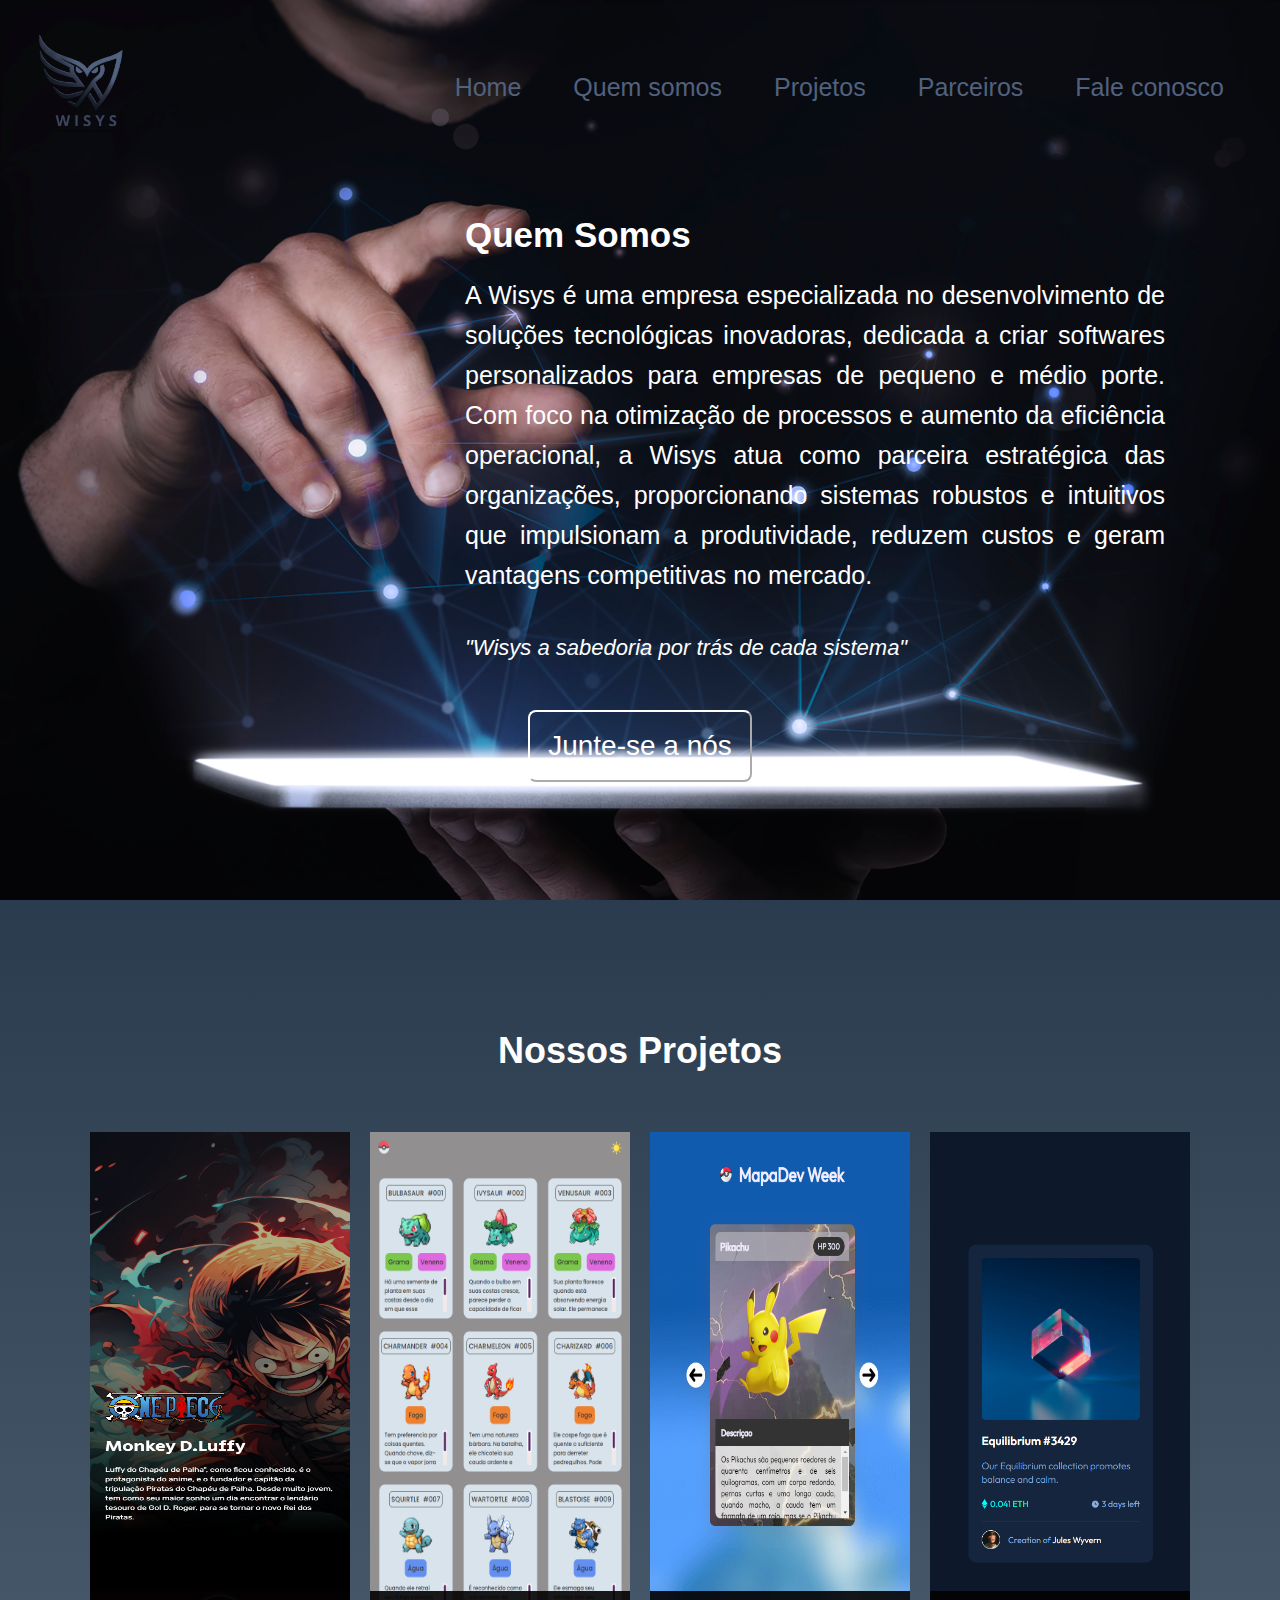
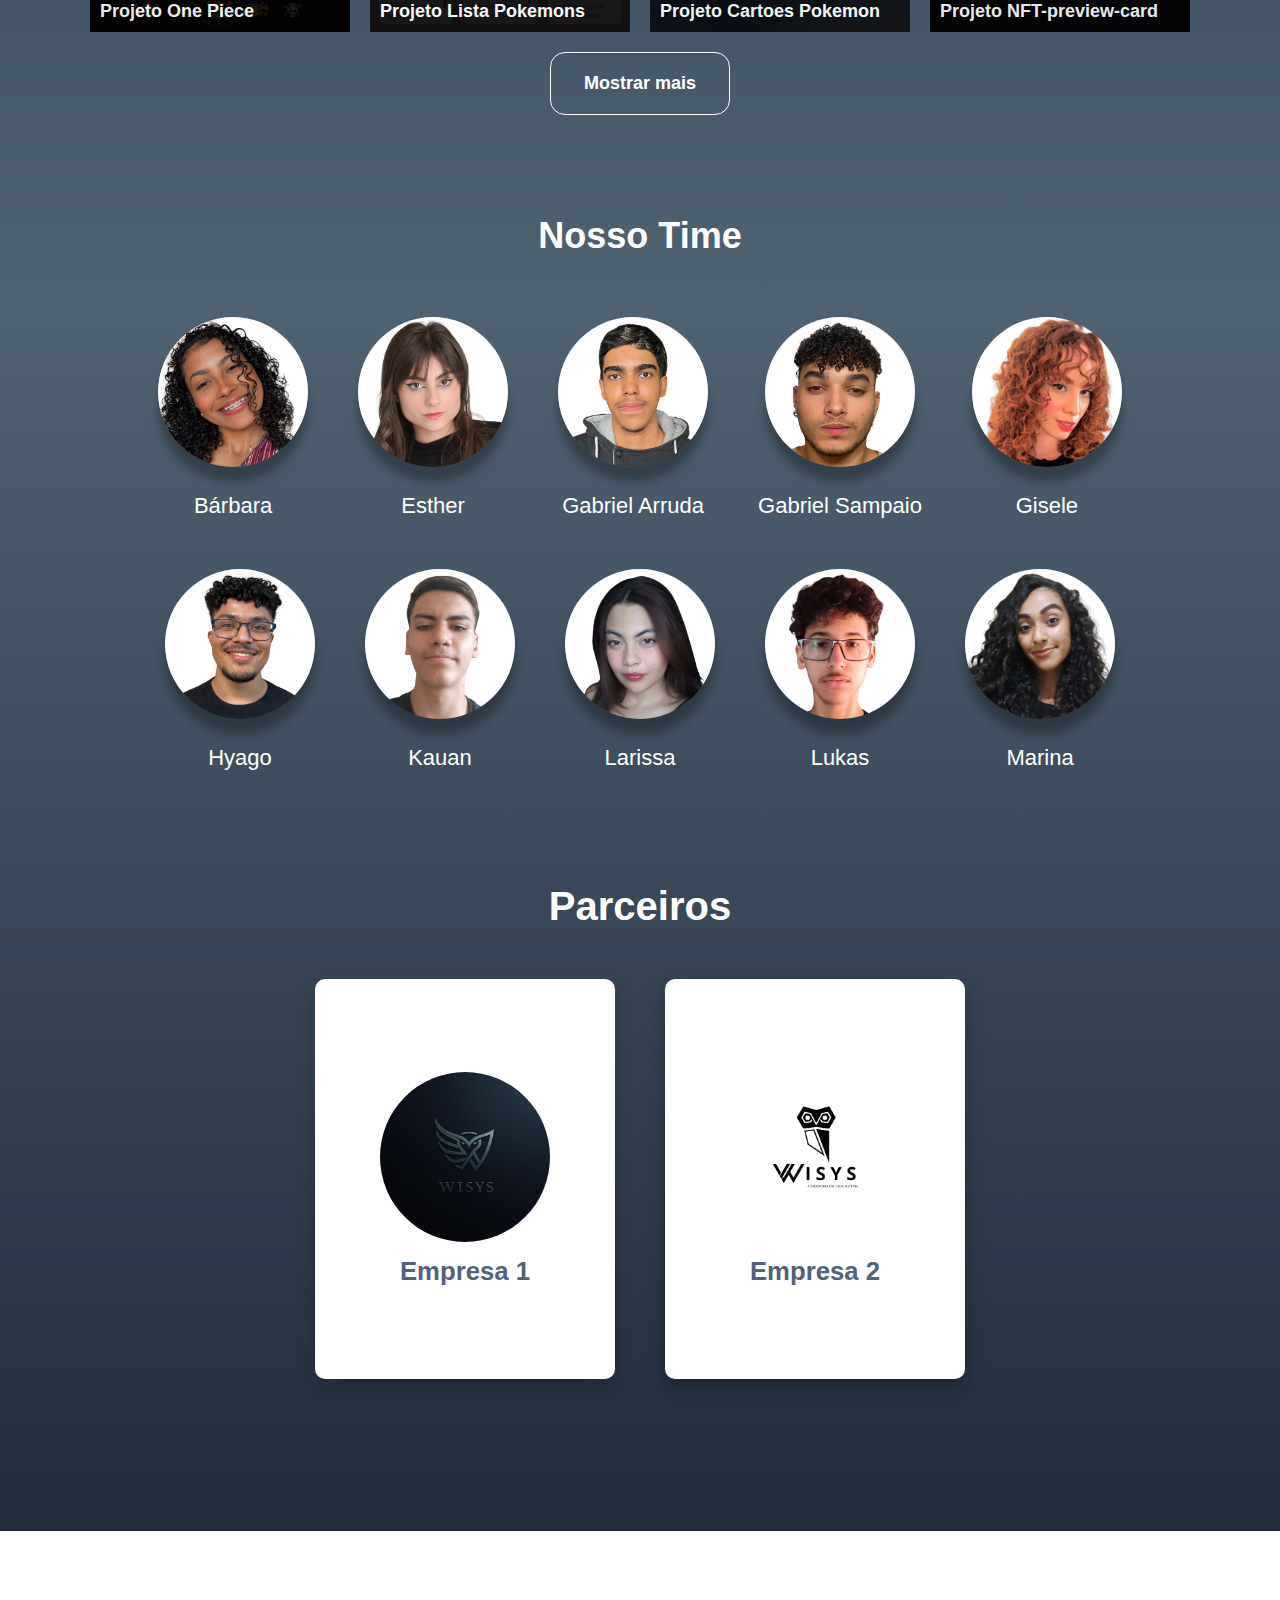
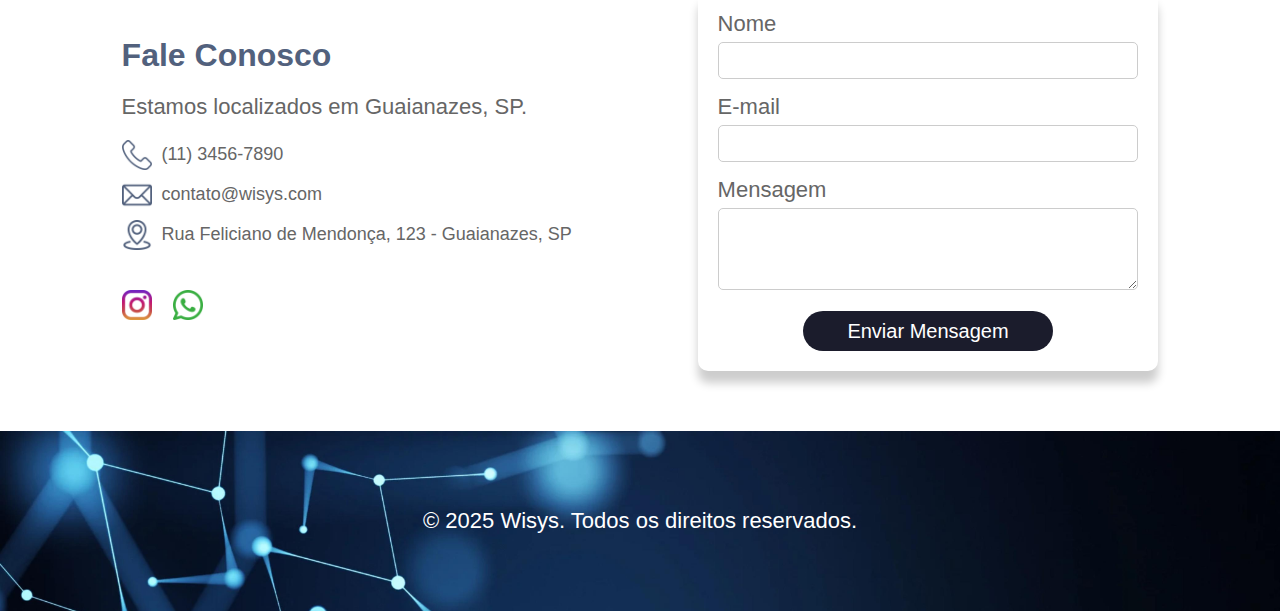
==== index.html @ b6b79cbf "first commit" ====
<!DOCTYPE html>
<html lang="en">

<head>
    <meta charset="UTF-8">
    <meta name="viewport" content="width=device-width, initial-scale=1.0">
    <title>Wisys</title>

    <link rel="stylesheet" href="./src/css/reset.css">
    <link rel="stylesheet" href="./src/css/style.css">
    <link rel="stylesheet" href="./src/css/menu.css">
    <link rel="stylesheet" href="./src/css/responsive.css">

    <link rel="preconnect" href="https://fonts.googleapis.com">
    <link rel="preconnect" href="https://fonts.gstatic.com" crossorigin>
    <link href="https://fonts.googleapis.com/css2?family=Josefin+Sans:ital,wght@0,100..700;1,100..700&display=swap" rel="stylesheet">
    <link rel="shortcut icon" href="./src/images/logo-azul.PNG" type="image/x-icon">
</head>

<body>
    <header>
        <section class="cabecalho">
            <a href="#" class="logo">
                <img src="./src/images/logo-azul.PNG" alt="logo wisys" class="img-logo">

            </a>

            <nav>

                <input type="checkbox" id="menu-hamburguer" />

                <label for="menu-hamburguer">
                    <div class="menu">
                        <span class="hamburguer"></span>
                    </div>
                </label>

                <ul>
                    <li><a href="#">Home</a></li>
                    <li><a href="#quemsomos">Quem somos</a></li>
                    <li><a href="#projetos">Projetos</a></li>
                    <li><a href="#parceiros">Parceiros</a></li>
                    <li><a href="#faleconosco">Fale conosco</a></li>
                    
                </ul>
            </nav>   
        </section>

        <section class="quem-somos" id="quemsomos">
            <h2>Quem Somos</h2>
            <p>A Wisys é uma empresa especializada no desenvolvimento de soluções tecnológicas inovadoras, dedicada a criar softwares personalizados para empresas de pequeno e médio porte. Com foco na otimização de processos e aumento da eficiência operacional, a Wisys atua como parceira estratégica das organizações, proporcionando sistemas robustos e intuitivos que impulsionam a produtividade, reduzem custos e geram vantagens competitivas no mercado.</p>
            <p class="slogan">"Wisys a sabedoria por trás de cada sistema"</p>
        </section>

        <button type="button">Junte-se a nós</button>

    </header>


    <main>
     

        <section class="projetos" id="projetos">
            <h2 class="titulo">Nossos Projetos</h2>

            <div class="container-projetos">
                <div class="projeto ativo">
                    <a href="https://gisele-nuness.github.io/projeto-one-piece/" target="_blank">
                        <img src="./src/images/projeto-one-piece.png" alt="Projeto One Piece" />
                        <h3>Projeto One Piece</h3>
                        <div class="informacoes-projeto">
                            <p>Projeto feito usando HTML, CSS e JavaScript</p>
                            <p>🔗 Ver no GitHub Pages</p>
                        </div>
                    </a>
                </div>
    
                <div class="projeto ativo">
                    <a href="https://gisele-nuness.github.io/projeto-pokemon/" target="_blank">
                        <img src="./src/images/projeto-listagem-pokemon.png" alt="Projeto listagem de pokemons" />
                        <h3>Projeto Lista Pokemons</h3>
                        <div class="informacoes-projeto">
                            <p>Projeto feito usando HTML, CSS e JavaScript</p>
                            <p>🔗 Ver no GitHub Pages</p>
                        </div>
                    </a>
                </div>
    
                <div class="projeto ativo">
                    <a href="https://gisele-nuness.github.io/projeto-cartoes-pokemon/" target="_blank">
                        <img src="./src/images/projeto-cartoes-pokemon.png" alt="Projeto cartoes pokemons" />
                        <h3>Projeto Cartoes Pokemon</h3>
                        <div class="informacoes-projeto">
                            <p>Projeto feito usando HTML, CSS e JavaScript</p>
                            <p>🔗 Ver no GitHub Pages</p>
                        </div>
                    </a>
                </div>
    
                <div class="projeto ativo">
                    <a href="https://gisele-nuness.github.io/NFT-preview-card/" target="_blank">
                        <img src="./src/images/projeto-NFT-preview-card.png" alt="Projeto NFT-preview-card" />
                        <h3>Projeto NFT-preview-card</h3>
                        <div class="informacoes-projeto">
                            <p>Projeto feito usando HTML, CSS e JavaScript</p>
                            <p>🔗 Ver no GitHub Pages</p>
                        </div>
                    </a>
                </div>
    
                <div class="projeto">
                    <a href="https://gisele-nuness.github.io/app-gerador-de-conselhos/" target="_blank">
                        <img src="./src/images/projeto-API-gerador-de-conselhos.png"
                            alt="Projeto gerador de conselhos/API" />
                        <h3>Projeto gerador de conselhos/API</h3>
                        <div class="informacoes-projeto">
                            <p>Projeto feito usando HTML, CSS e JavaScript</p>
                            <p>🔗 Ver no GitHub Pages</p>
                        </div>
                    </a>
                </div>
    
                <div class="projeto">
                    <a href="https://gisele-nuness.github.io/Huddle-landing-page/" target="_blank">
                        <img src="./src/images/projeto-huddle-landing-page.png" alt="Projeto Huddle-landing-page" />
                        <h3>Projeto Huddle-landing-page</h3>
                        <div class="informacoes-projeto">
                            <p>Projeto feito usando HTML, CSS e JavaScript</p>
                            <p>🔗 Ver no GitHub Pages</p>
                        </div>
                    </a>
                </div>
    
                <div class="projeto">
                    <a href="https://gisele-nuness.github.io/formulario-com-validacao/" target="_blank">
                        <img src="./src/images/projeto-formulario-com-validacao.png"
                            alt="Projeto formulario-com-validacao" />
                        <h3>Projeto formulario-com-validacao</h3>
                        <div class="informacoes-projeto">
                            <p>Projeto feito usando HTML, CSS e JavaScript</p>
                            <p>🔗 Ver no GitHub Pages</p>
                        </div>
                    </a>
                </div>
    
                <div class="projeto">
                    <a href="https://gisele-nuness.github.io/projeto-fetch-github-api/" target="_blank">
                        <img src="./src/images/projeto-github-api.png"
                            alt="Projeto-fetch-github-api" />
                        <h3>projeto-fetch-github-api</h3>
                        <div class="informacoes-projeto">
                            <p>Projeto feito usando HTML, CSS, JavaScript e API do GitHub</p>
                            <p>🔗 Ver no GitHub Pages</p>
                        </div>
                    </a>
                </div>
            </div>
    
            <button class="btn-mostrar-projetos">Mostrar mais</button>
        </section>

        <section class="colaboradores">
            <h2>Nosso Time</h2>
            <ul class="lista-colaboradores">
                <li>
                    <img src="./src/images/barbara.png" alt="" class="avatar">
                    <p>Bárbara</p>
                </li>
                <li>
                    <img src="./src/images/esther.png" alt="" class="avatar">
                    <p>Esther</p>
                </li>
                <li>
                    <img src="./src/images/arruda.jpg" alt="" class="avatar">
                    <p>Gabriel Arruda</p>
                </li>
                <li>
                    <img src="./src/images/sampaio.png" alt="" class="avatar">
                    <p>Gabriel Sampaio</p>
                </li>
                <li>
                    <img src="./src/images/gisele.png" alt="" class="avatar">
                    <p>Gisele</p>
                </li>
                <li>
                    <img src="./src/images/hyago.jpg" alt="" class="avatar">
                    <p>Hyago</p>
                </li>
                <li>
                    <img src="./src/images/kaua.png" alt="" class="avatar">
                    <p>Kauan</p>
                </li>
                <li>
                    <img src="./src/images/larissa.png" alt="" class="avatar">
                    <p>Larissa</p>
                </li>
                <li>
                    <img src="./src/images/lukas.png" alt="" class="avatar">
                    <p>Lukas</p>
                </li>
                <li>
                    <img src="./src/images/marina.png" alt="" class="avatar">
                    <p>Marina</p>
                </li>
            </ul>
        </section>

        <section class="parceiros" id="parceiros">
            <h2 class="titulo-parceiros">Parceiros</h2>
            <div class="empresas">
                <ul class="lista-empresas">
                    <li class="empresa1">
                        <div class="informacoes-parceiro">
                            <img src="./src/images/logo-wisys.jpeg" alt="" class="logo-parceiro">
                            <h3>Empresa 1</h3>
                        </div>
                    </li>

                    <li class="empresa2">
                        <div class="informacoes-parceiro">
                            <img src="./src/images/logoWisys.png" alt="" class="logo-parceiro">
                            <h3>Empresa 2</h3>
                        </div>
                    </li>
                </ul>
            </div>
        </section>

        <section id="faleconosco" class="contato">
            <div class="container">
                    <div class="info">
                        <h2>Fale Conosco</h2>
                        <p>Estamos localizados em Guaianazes, SP.</p>
                        <div class="contact-details">
                            <div class="contact-item">
                                <img src="./src/images/telefone.png" alt="" class="icon">
                                <span>(11) 3456-7890</span>
                            </div>
                            <div class="contact-item">
                                <img src="./src/images/email.png" alt="" class="icon">
                                <span>contato@wisys.com</span>
                            </div>
                            <div class="contact-item">
                                <img src="./src/images/localizacao.png" alt="" class="icon">
                                <span>Rua Feliciano de Mendonça, 123 - Guaianazes, SP</span>
                            </div>
                        </div>
                        <div class="social">
                            <a href="#" ><img src="./src/images/instagram.png" class="social-link"></a>
                            <a href="#" ><img src="./src/images/whatsapp.png" class="social-link"></a>
                        </div>
                    </div>
                    <form class="contact-form">
                        <div class="form-group">
                            <label for="name">Nome</label>
                            <input type="text" id="name" name="name" required>
                        </div>
                        <div class="form-group">
                            <label for="email">E-mail</label>
                            <input type="email" id="email" name="email" required>
                        </div>
                        <div class="form-group">
                            <label for="message">Mensagem</label>
                            <textarea id="message" name="message" rows="4" required></textarea>
                        </div>

                        <button type="submit" class="btn">Enviar Mensagem</button>
    
                    </form>
            </div>
        </section>

        <section></section>
    </main>

    <footer>
        <p class="text-footer">© 2025 Wisys. Todos os direitos reservados.</p>
    </footer>

    <script src="./src/js/index.js"></script>
</body>

</html>
---- src/css/style.css ----
@import url('https://fonts.googleapis.com/css2?family=Poppins:ital,wght@0,100;0,200;0,300;0,400;0,500;0,600;0,700;0,800;0,900;1,100;1,200;1,300;1,400;1,500;1,600;1,700;1,800;1,900&display=swap');

html{
    scroll-behavior: smooth;
}

body {
    /*scroll-behavior: smooth;
    background: linear-gradient(45deg, #00437793,  #1b1c2c);
    background-attachment: fixed;
    animation: backgroundAnimation 4s infinite ease;*/
    background: linear-gradient(to bottom, #0A192F, #4F6272, #0a0f20);

    font-family: "Releway", sans-serif;
    font-weight: 300;
    font-style: normal;
    font-style: normal;
    font-size: 22px;
}

header {
    display: flex;
    flex-direction: column;
    background-image: url('../images/backgroundof.jpg');
    background: linear-gradient(rgba);
    background-repeat: no-repeat;
    background-size: cover;
    min-width: 100%;
    height: 100vh;
    
}

.cabecalho {
    display: flex;
    justify-content: space-between;
    align-items: center;
    padding: 30px;
    font-weight: 400;
    font-size: 50px;
    
}

.logo {
    display: flex;
    align-items: center;
}


.logo .img-logo {
    width: 150px;
    height: 150px;
    
}


main {
    flex: 1;
}

/* QUEM SOMOS */

section.quem-somos {
    display: flex;
    align-self: flex-end;
    flex-direction: column;
    justify-content: center;
    margin-right: 180px;
    height: 60%;
    color: #fff;
    
}

.quem-somos h2 {
    font-size: 50px;
    font-weight: bold;
    margin-bottom: 20px;
}

.quem-somos p {
    font-size: 40px;
    text-align: justify;
    max-width: 1200px;
    line-height: 1.6;
}

.quem-somos .slogan{
    font-style: italic;
    font-size: 30px;
    margin-top: 35px;
}

button {
    font-size: 28px;
    max-width: 250px;
    padding: 18px;
    border-radius: 8px;color: #fff;
    background-color: transparent;
    border-color: #fff;
    align-self: center;
    transition: 0.3s;
}

button:hover {
    transform: scale(1.1);
    cursor: pointer;
}

 /* PROJETOS */

 .projetos {
    display: flex;
    flex-direction: column;
    padding: 70px 0;
}

.projetos .titulo {
    text-align: center;
    padding: 60px 0;
    font-size: 36px;
    font-weight: 600;
    color:#fff;
}

.projetos .container-projetos {
    display: flex;
    gap: 20px;
    flex-wrap: wrap;
    max-width: 1148px;
    align-self: center;
    margin-bottom: 20px;
    justify-content: center;
}

.projetos .projeto {
    max-width: 260px;
    max-height: 500px;
    position: relative;
    display: none;
}

.projetos .projeto.ativo {
    display: block;
}

.projetos .projeto img {
    width: 100%;
    height: 100%;
}

.projetos .projeto h3 {
    background-color: #040203;
    color: #fff;
    font-size: 18px;
    width: 100%;
    padding: 10px;
    position: absolute;
    bottom: 0;
    opacity: 0.9;

}

.projetos .projeto .informacoes-projeto {
    display: flex;
    flex-direction: column;
    background-color: #040203;
    color: #fff;
    position: absolute;
    top: 0;
    width: 100%;
    height: 100%;
    font-weight: 600;
    opacity: 0;
    transition: 0.3s;
    padding: 20px;
    gap: 15px;
}

.projetos .container-projetos .projeto:hover .informacoes-projeto {
    opacity: 0.7;
    background-color: #000000;
}

.projetos .btn-mostrar-projetos {
    background: none;
    border: 1px solid #fff;
    border-radius: 15px;
    color: #fff;
    width: 180px;
    padding: 20px;
    font-size: 18px;
    font-weight: 600;
    margin: 0 auto;
    display: flex;
    justify-content: center;
    align-items: center;
    cursor: pointer;
}

.projetos .btn-mostrar-projetos:hover {
    background-color: #0A192F;
    color: #fff;
    transition: 0.3s;
}

.projetos .btn-mostrar-projetos.remover {
    display: none;
}

.projetos, .colaboradores, .parceiros {
    animation: autoShowAnimation both;
    animation-timeline: view(70% 5%);
}

@keyframes autoShowAnimation {
    from{
        opacity: 0;
        transform: translateY(200px) scale(0.4);
    }to{
        opacity: 1;
        transform: translateY(0) scale(1);
    }
}

/* COLABORADORES */

section.colaboradores {
    display: flex;
    flex-direction: column;
    gap: 60px;
    align-items: center;
    justify-content: center;
    text-align: center;
    max-height: 800px;
    padding: 30px;
}

.colaboradores h2 {
    font-size: 36px;
    font-weight: 600;
    color: #fff;
    
}

.lista-colaboradores {
    display: flex;
    max-width: 1000px;
    flex-wrap: wrap;
    gap: 50px;
    justify-content: center;
    
}

.lista-colaboradores p{
    color: #fff;
    font-weight: 400;
}

.avatar {
    width: 150px;
    height: 150px;
    border-radius: 100px;
    box-shadow: 0 15px 10px rgba(0, 0, 0, 0.3);
    margin-bottom: 20px;
    transition-duration: 0.3s;
}

.avatar:hover {
    transform: scale(1.1);
}


/* PARCEIROS */

section.parceiros {
    display: flex;
    flex-direction: column;
    height: 600px;
    align-items: center;
    justify-content: center;
    margin-top: 30px;
 }

 .titulo-parceiros {
    font-size: 40px;
    font-weight: 600;
    color: #fff;
 }

 .lista-empresas {
    display: flex;
    flex-direction: row;
    gap: 50px;
 }

 .lista-empresas h3 {
    color: #52617d;
 }

 .empresa1 {
    display: flex;
    background-color: #ffffff;
    width: 300px;
    height: 400px;
    border-radius: 10px;
    justify-content: center;
    margin-top: 50px;
    box-shadow: 0px 8px 20px rgba(0, 0, 0, 0.2);
    transition: 0.5s;
 }

 .empresa1:hover {
    transform: scale(1.1);
 }

 .empresa2 {
    display: flex;
    background-color: #ffffff;
    width: 300px;
    height: 400px;
    border-radius: 10px;
    justify-content: center;
    margin-top: 50px;
    box-shadow: 0px 8px 20px rgba(0, 0, 0, 0.3);
    transition: 0.5s;
 }

 .empresa2:hover {
    transform: scale(1.1);
 }


 .informacoes-parceiro {
    display: flex;
    flex-direction: column;
    align-items: center;
    justify-content: center;
    gap: 15px;
 }

 .logo-parceiro {
    width: 170px;
    border-radius: 100px;
 }

 /* FALE CONOSCO */

 section.contato {
    display: flex;
    flex-direction: column;
    height: 500px;
    align-items: center;
    justify-content: center;
    background-color: #ffffff;
    margin-top: 100px;
    color: #666;
 }

 .container {
    display: flex;
    width: 90%;
    padding: 40px 0;
    justify-content: center;
}


.info {
    display: flex;
    flex-direction: column;
    justify-content: center;
    width: 50%;
}

.info h2 {
    font-size: 32px;
    font-weight: bold;
    margin-bottom: 20px;
    color: #52617d;
}

.info p {
    color: #666;
    margin-bottom: 20px;
}

.contact-details {
    margin-bottom: 20px;
}

.contact-item {
    display: flex;
    align-items: center;
    gap: 10px;
    margin-bottom: 10px;
    font-size: 18px;
}

.icon {
    width: 30px;
    height: 30px;
}

.social {
    margin-top: 10px;
}

.social-link {
    width: 30px;
    display: inline-block;
    margin-right: 15px;
    text-decoration: none;
}

.contact-form {
    display: flex;
    flex-direction: column;
    background: #fff;
    padding: 20px;
    border-radius: 10px;
    box-shadow: 0 12px 10px rgba(0, 0, 0, 0.2);
    width: 40%;
}

.form-group {
    margin-bottom: 15px;
}

label {
    display: block;
    margin-bottom: 5px;
}

input, textarea {
    width: 100%;
    padding: 10px;
    border: 1px solid #ccc;
    border-radius: 5px;
}

button.btn {
    display: flex;
    width: 100%;
    height: 40px;
    font-size: 20px;
    align-items: center;
    justify-content: center;
    background-color: #1b1c2c;
    color: white;
    border: none;
    border-radius: 20px;
    cursor: pointer;
    transition-duration: 0.5s;
}

button.btn:hover {
    background-color: #52617d;
}

footer {
    display: flex;
    text-align: center;
    justify-content: center;
    width: 100%;
    height: 180px;
    background-size: cover;
    color: #ffffff;
    padding: 45px;
    background-image: url('../images/footer.jpg');
 
}

footer .text-footer{
    display: flex;
    align-items: center;
    font-weight: 400;
    justify-content: center;
}
---- src/css/menu.css ----
nav ul {
    display: flex;
    align-items: center;
}

 nav ul li a {
    padding: 11px 6px;
    transition: .2s;
    display: inline-block;
    margin: 20px;
    color: #52617D;
    transition: 0.1s ease-in-out;
 }

nav ul li a:hover {
    transform: scale(1.1);
    color: #fff;
    padding: 10px;
    border-radius: 10px;
}

nav ul li a.botao {
    background-color: #2c2c2c;
    border-radius: 10px;
    padding: 10px 20px;
    color: #ffffff;
}

/* RESPONSIVE */
.menu {
    display: none;
    width: 60px;
    height: 60px;
    align-self: flex-end;
}

nav label {
    display: flex;
    flex-direction: column;
}

.hamburguer {
    background-color: #fff;
    position: relative;
    display: block;
    width: 30px;
    height: 2px;
    top: 29px;
    left: 15px;
    transition: 0.5s ease-in-out;
}

.hamburguer:before,
.hamburguer:after {
    background-color: #fff;
    content: "";
    display: block;
    width: 100%;
    height: 100%;
    position: absolute;
    transition: 0.5s ease-in-out;
}

.hamburguer:before {
    top: -10px;
}

.hamburguer:after {
    bottom: -10px;
}

nav input {
    display: none;
}

nav input:checked ~ label .hamburguer {
    transform: rotate(45deg);
}

nav input:checked ~ label .hamburguer:before {
    transform: rotate(90deg);
    top: 0;
}

nav input:checked ~ label .hamburguer:after {
    transform: rotate(90deg);
    bottom: 0;
}

@media (max-width: 960px) {
    .menu {
        display: block;
    }

    nav ul {
        display: none;
    }

    input:checked ~ ul {
        display: block;
    }

    nav {
        position: absolute;
        top: 8px;
        right: 20px;
        z-index: 1;
    }

    nav ul {
        width: 200px;
        background-color: #000;
        opacity: 0.9;
        font-size: 20px;
    }

    nav ul a {
        text-align: center;
        padding: 8px;
        display: block;
    }
}
---- src/css/responsive.css ----
@media (max-width: 1924px) {
    .cabecalho {
        font-size: 25px;
    }

    .logo .img-logo {
        width: 110px;
        height: 110px; 
    }

    section.quem-somos {
        margin-right: 115px;
    }

    .quem-somos h2 {
        font-size: 35px;
    }

    .quem-somos p {
        font-size: 25px;
        max-width: 700px;
    }

    .quem-somos .slogan{
        font-size: 22px;
    }

    
}

@media (max-width: 1010px) {

    .cabecalho {
        padding: 10px;
    }

    .logo .img-logo {
        width: 100px;
        height: 100px;
    }

    .quem-somos h2 {
        font-size: 30px;
    }

    .quem-somos p {
        font-size: 20px;
    }

    .informacoes {
        width: 50%;
        height: auto;
        margin-left: 0;
        padding: 40px;
    }
    
    .titulo {
        font-size: 30px;
    }
    
    .descricao {
        font-size: 18px;
        max-width: 100%;
    }

}

@media (max-width: 960px) {
    section.quem-somos {
        align-self: flex-start;
        width: 450px;
        margin-top: 40px;
        margin-left: 50px;
    }

    .projetos .container-projetos {
        max-width: 700px;
    }

}

@media (max-width: 768px) {
    header {
        flex-direction: column;
        padding: 20px;
        gap: 15px;
    }

    .logo .img-logo {
        width: 90px;
        height: 90px;
    }

    section.quem-somos {
        width: 350px; 
    }

    .quem-somos h2 {
        font-size: 24px;
        font-weight: bold;
        margin-bottom: 20px;
    }
    
    .quem-somos p {
        font-size: 18px;
        max-width: 800px;
        line-height: 1.6;
    }

    .quem-somos .slogan{
        font-size: 16px;
    }

    section.projetos {
        margin: 0 20px;
    }
    
 
    section.colaboradores {
        align-items: center;
        justify-content: center;
        text-align: center;
        max-height: 600px;      
    }
    
    .lista-colaboradores {
        display: flex;
        max-width: 600px;
        flex-wrap: wrap;
        gap: 40px;
        
    }
    
    .avatar {
        width: 100px;
        height: 100px;
    }
    

    .lista-empresas {
        gap: 40px;
    }

    .empresa1 {
        width: 200px;
        height: 300px;
    }
    
    .empresa2 {
        width: 200px;
        height: 300px;
    }

    .logo-parceiro {
        width: 140px;
    }
    
    .info h2 {
        font-size: 22px;
        margin-bottom: 20px;
    }
    
    .info p {
        font-size: 16px;
        margin-bottom: 10px;
    }
    
    .contact-details {
        margin-bottom: 10px;
    }
    
    .contact-item {
        gap: 8px;
        margin-bottom: 10px;
        font-size: 16px;
    }
    
    .icon {
        width: 20px;
        height: 20px;
    }
    
    .social {
        margin-top: 10px;
    }
    
    .social-link {
        width: 20px;
    }
    
    .contact-form {
        padding: 10px;
    }
    
    .form-group {
        margin-bottom: 10px;
    }
    
    button.btn {
        height: 30px;
        font-size: 16px;
    }

}

@media (max-width: 480px) {
    section.quem-somos {
        margin-top: 220px;
    }

    .quem-somos h2 {
        font-size: 20px;
    }

    .quem-somos p {
        font-size: 16px;
    }


    button {
        font-size: 20px;
    }
    
    
    .informacoes {
        padding: 20px;
    }
    
    .titulo {
        font-size: 24px;
    }
    
    .descricao {
        font-size: 16px;
        line-height: 20px;
    }

    button.btn {
        width: 100%;
        height: 30px;
        font-size: 12px;
        text-align: center;
        border: none;
        border-radius: 20px;
        cursor: pointer;
        transition-duration: 0.5s;
    }
    
}
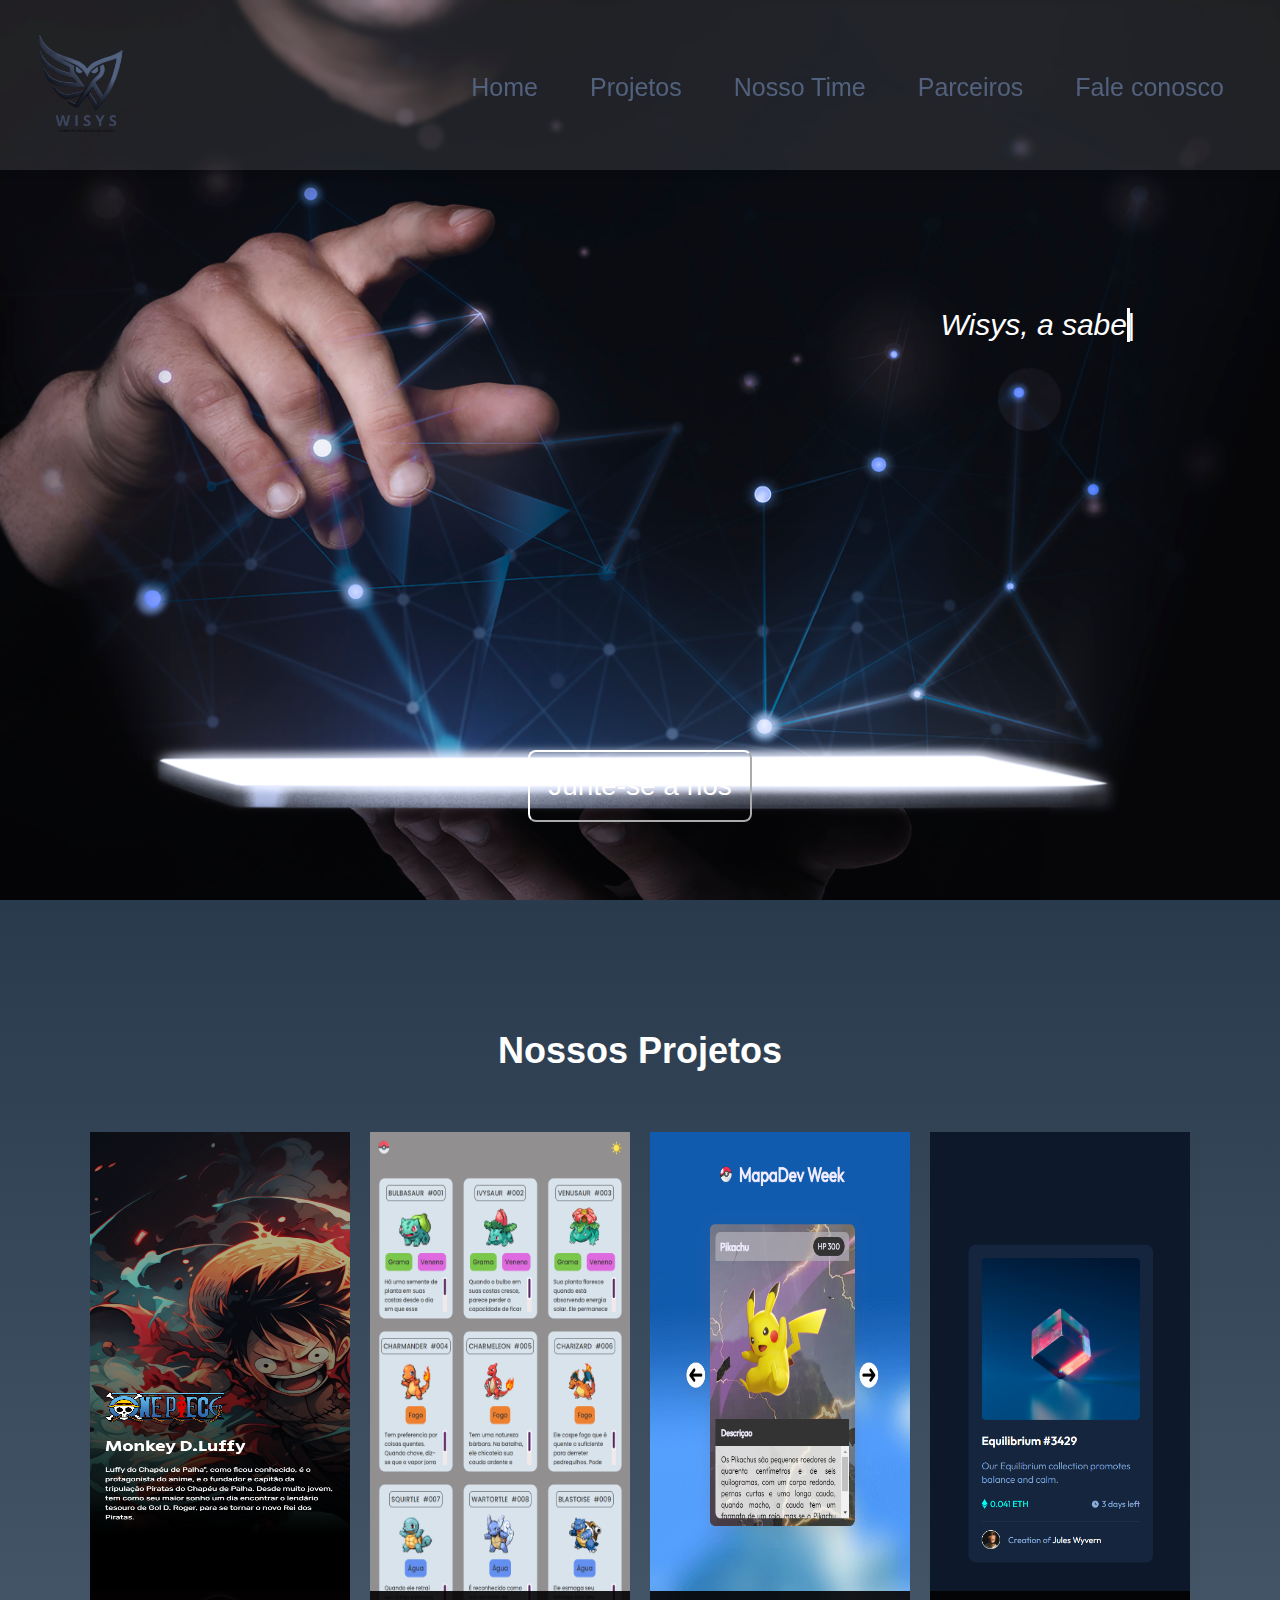
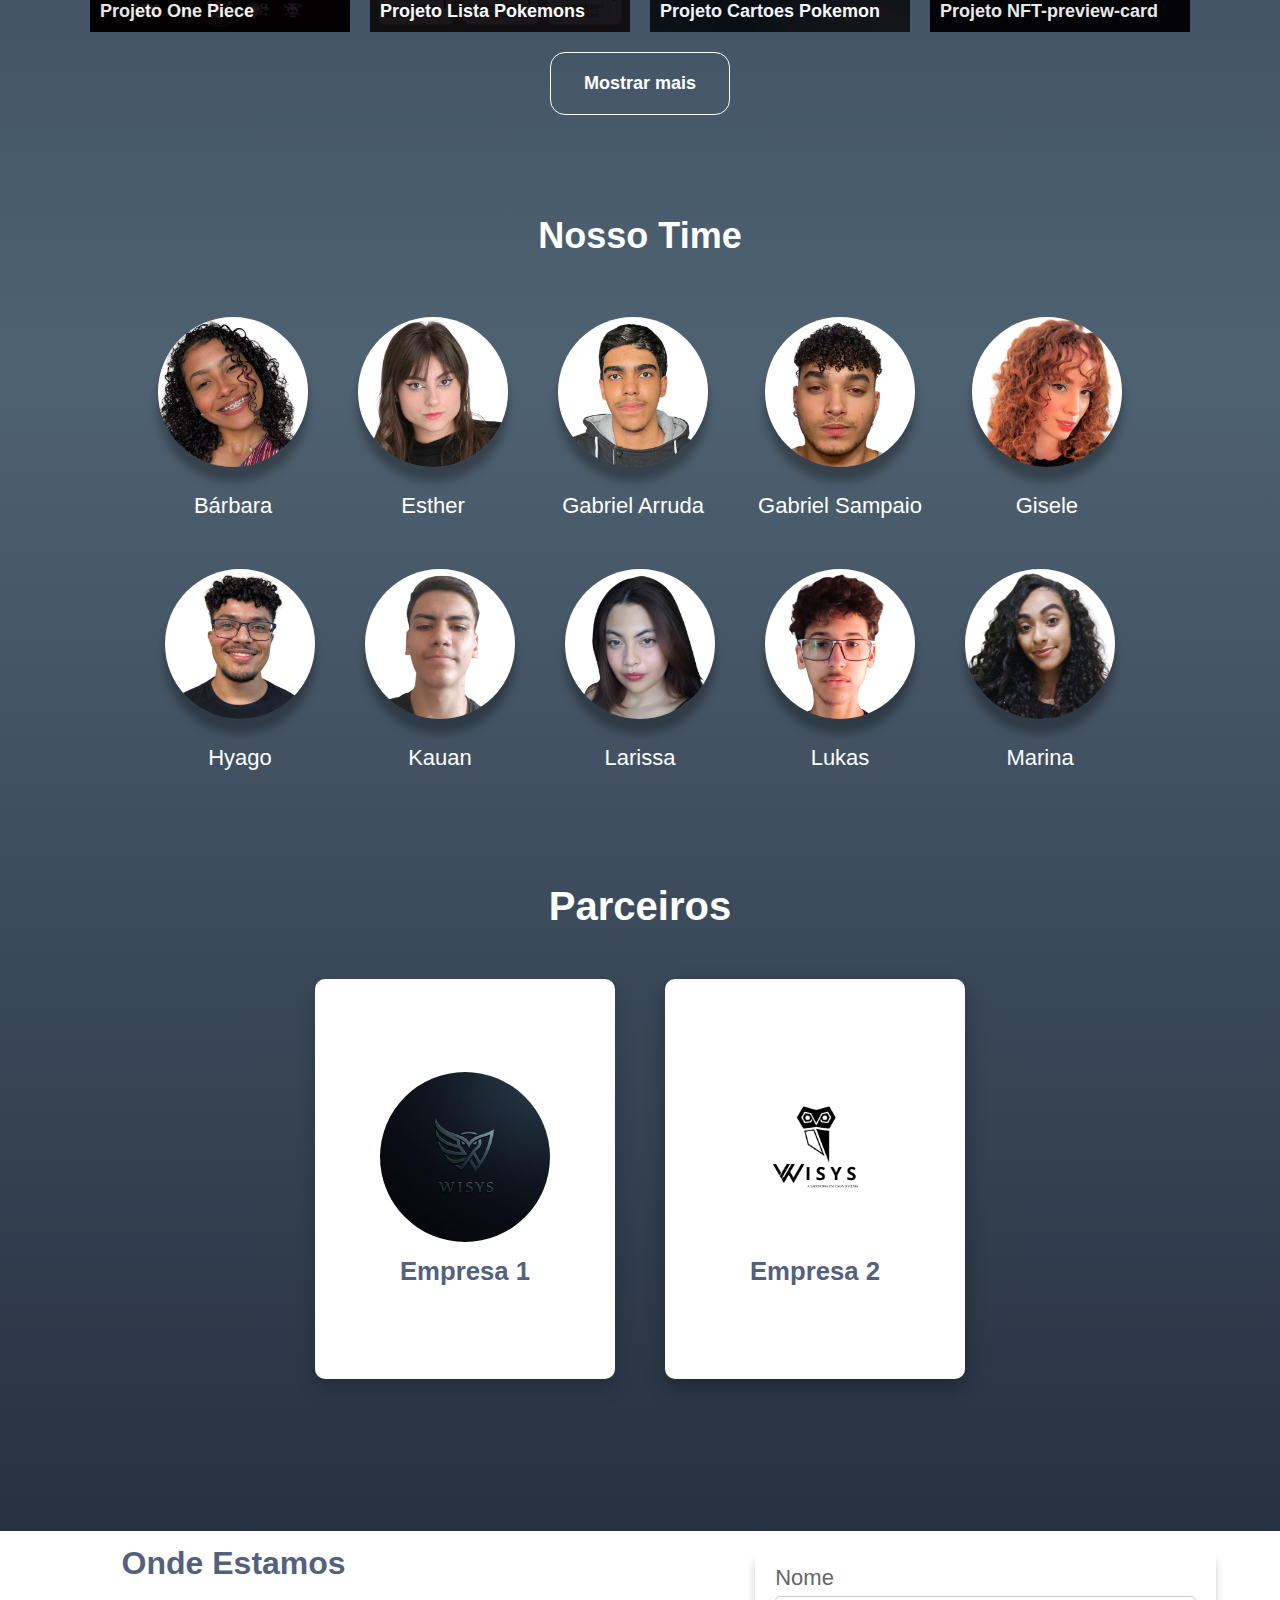
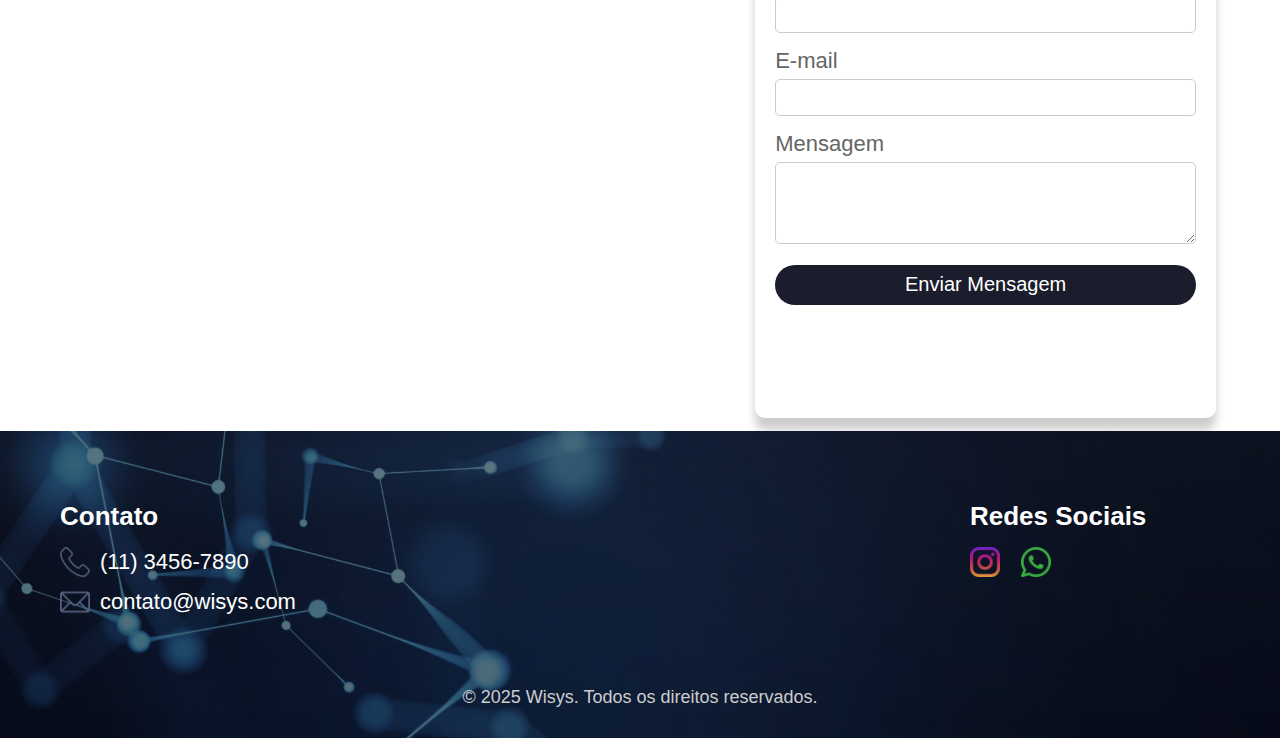
==== commit 4c13d0d6: "alteraçoes no layout" ====
--- a/index.html
+++ b/index.html
@@ -36,9 +36,9 @@
                 </label>
 
                 <ul>
-                    <li><a href="#">Home</a></li>
-                    <li><a href="#quemsomos">Quem somos</a></li>
+                    <li><a href="#home">Home</a></li>
                     <li><a href="#projetos">Projetos</a></li>
+                    <li><a href="#colaboradores">Nosso Time</a></li>
                     <li><a href="#parceiros">Parceiros</a></li>
                     <li><a href="#faleconosco">Fale conosco</a></li>
                     
@@ -46,13 +46,14 @@
             </nav>   
         </section>
 
-        <section class="quem-somos" id="quemsomos">
-            <h2>Quem Somos</h2>
-            <p>A Wisys é uma empresa especializada no desenvolvimento de soluções tecnológicas inovadoras, dedicada a criar softwares personalizados para empresas de pequeno e médio porte. Com foco na otimização de processos e aumento da eficiência operacional, a Wisys atua como parceira estratégica das organizações, proporcionando sistemas robustos e intuitivos que impulsionam a produtividade, reduzem custos e geram vantagens competitivas no mercado.</p>
-            <p class="slogan">"Wisys a sabedoria por trás de cada sistema"</p>
-        </section>
-
-        <button type="button">Junte-se a nós</button>
+        <section class="home" id="home">
+            
+            <p class="slogan">
+                <span class="typed-text"></span><span class="cursor">|</span>
+            </p>
+        </section>
+
+        <button type="button" class="btn-juntar">Junte-se a nós</button>
 
     </header>
 
@@ -159,7 +160,7 @@
             <button class="btn-mostrar-projetos">Mostrar mais</button>
         </section>
 
-        <section class="colaboradores">
+        <section class="colaboradores" id="colaboradores">
             <h2>Nosso Time</h2>
             <ul class="lista-colaboradores">
                 <li>
@@ -228,52 +229,55 @@
 
         <section id="faleconosco" class="contato">
             <div class="container">
-                    <div class="info">
-                        <h2>Fale Conosco</h2>
-                        <p>Estamos localizados em Guaianazes, SP.</p>
-                        <div class="contact-details">
-                            <div class="contact-item">
-                                <img src="./src/images/telefone.png" alt="" class="icon">
-                                <span>(11) 3456-7890</span>
-                            </div>
-                            <div class="contact-item">
-                                <img src="./src/images/email.png" alt="" class="icon">
-                                <span>contato@wisys.com</span>
-                            </div>
-                            <div class="contact-item">
-                                <img src="./src/images/localizacao.png" alt="" class="icon">
-                                <span>Rua Feliciano de Mendonça, 123 - Guaianazes, SP</span>
-                            </div>
-                        </div>
-                        <div class="social">
-                            <a href="#" ><img src="./src/images/instagram.png" class="social-link"></a>
-                            <a href="#" ><img src="./src/images/whatsapp.png" class="social-link"></a>
-                        </div>
-                    </div>
-                    <form class="contact-form">
-                        <div class="form-group">
-                            <label for="name">Nome</label>
-                            <input type="text" id="name" name="name" required>
-                        </div>
-                        <div class="form-group">
-                            <label for="email">E-mail</label>
-                            <input type="email" id="email" name="email" required>
-                        </div>
-                        <div class="form-group">
-                            <label for="message">Mensagem</label>
-                            <textarea id="message" name="message" rows="4" required></textarea>
-                        </div>
-
-                        <button type="submit" class="btn">Enviar Mensagem</button>
-    
-                    </form>
-            </div>
-        </section>
-
-        <section></section>
+                <div class="mapa-container">
+                    <h2>Onde Estamos</h2>
+                    <iframe 
+                        src="https://www.google.com/maps/embed?pb=!1m18!1m12!1m3!1d3657.499967184747!2d-46.4023377845418!3d-23.550520766475233!2m3!1f0!2f0!3f0!3m2!1i1024!2i768!4f13.1!3m3!1m2!1s0x94ce65039b6936d3%3A0x9a7b4fc0149176a7!2sRua%20Feliciano%20de%20Mendon%C3%A7a%2C%20123%20-%20Guaianazes%2C%20S%C3%A3o%20Paulo%20-%20SP!5e0!3m2!1spt-BR!2sbr!4v1711384111122!5m2!1spt-BR!2sbr" 
+                        width="100%" 
+                        height="400" 
+                        style="border:0;" 
+                        allowfullscreen="" 
+                        loading="lazy" 
+                        referrerpolicy="no-referrer-when-downgrade">
+                    </iframe>
+                </div>
+                    
+                <form class="contact-form">
+                    <div class="form-group">
+                        <label for="name">Nome</label>
+                        <input type="text" id="name" name="name" required>
+                    </div>
+                    <div class="form-group">
+                         <label for="email">E-mail</label>
+                        <input type="email" id="email" name="email" required>
+                    </div>
+                    <div class="form-group">
+                        <label for="message">Mensagem</label>
+                        <textarea id="message" name="message" rows="4" required></textarea>
+                    </div>
+
+                    <button type="submit" class="btn">Enviar Mensagem</button>
+    
+                </form>
+            </div>
+        </section>
+
     </main>
 
     <footer>
+        <div class="footer-content">
+            <div class="footer-info">
+                <h3>Contato</h3>
+                <p><img src="./src/images/telefone.png" class="icon"> (11) 3456-7890</p>
+                <p><img src="./src/images/email.png" class="icon"> contato@wisys.com</p>
+           
+            </div>
+            <div class="footer-social">
+                <h3>Redes Sociais</h3>
+                <a href="#"><img src="./src/images/instagram.png" class="social-link"></a>
+                <a href="#"><img src="./src/images/whatsapp.png" class="social-link"></a>
+            </div>
+        </div>
         <p class="text-footer">© 2025 Wisys. Todos os direitos reservados.</p>
     </footer>
 
--- a/src/css/style.css
+++ b/src/css/style.css
@@ -5,10 +5,6 @@
 }
 
 body {
-    /*scroll-behavior: smooth;
-    background: linear-gradient(45deg, #00437793,  #1b1c2c);
-    background-attachment: fixed;
-    animation: backgroundAnimation 4s infinite ease;*/
     background: linear-gradient(to bottom, #0A192F, #4F6272, #0a0f20);
 
     font-family: "Releway", sans-serif;
@@ -21,23 +17,33 @@
 header {
     display: flex;
     flex-direction: column;
+    background-attachment: fixed;
     background-image: url('../images/backgroundof.jpg');
     background: linear-gradient(rgba);
     background-repeat: no-repeat;
     background-size: cover;
+    background-position: center;
     min-width: 100%;
     height: 100vh;
     
 }
 
 .cabecalho {
+    position: fixed;
+    top: 0;
+    left: 0;
+    width: 100%;
     display: flex;
     justify-content: space-between;
     align-items: center;
     padding: 30px;
     font-weight: 400;
     font-size: 50px;
-    
+    background: rgba(255, 255, 255, 0.1);
+    backdrop-filter: blur(2px);
+    -webkit-backdrop-filter: blur(10px);
+    box-shadow: 0 4px 6px rgba(0, 0, 0, 0.1);
+    z-index: 1000;
 }
 
 .logo {
@@ -48,8 +54,7 @@
 
 .logo .img-logo {
     width: 150px;
-    height: 150px;
-    
+    height: 150px;   
 }
 
 
@@ -59,37 +64,36 @@
 
 /* QUEM SOMOS */
 
-section.quem-somos {
+section.home {
     display: flex;
     align-self: flex-end;
     flex-direction: column;
     justify-content: center;
-    margin-right: 180px;
-    height: 60%;
-    color: #fff;
+    margin-right: 150px;
+    height: 50%;
+    color: #fff;
+    margin-top: 100px;
     
 }
 
-.quem-somos h2 {
-    font-size: 50px;
-    font-weight: bold;
-    margin-bottom: 20px;
-}
-
-.quem-somos p {
+.home .slogan{
+    font-style: italic;
     font-size: 40px;
-    text-align: justify;
-    max-width: 1200px;
-    line-height: 1.6;
-}
-
-.quem-somos .slogan{
-    font-style: italic;
-    font-size: 30px;
-    margin-top: 35px;
-}
-
-button {
+    
+}
+
+.cursor {
+    display: inline-block;
+    width: 3px;
+    background-color: #fff;
+    animation: blink 0.7s infinite;
+  }
+  @keyframes blink {
+    0%, 100% { opacity: 1; }
+    50% { opacity: 0; }
+  }
+
+.btn-juntar {
     font-size: 28px;
     max-width: 250px;
     padding: 18px;
@@ -98,11 +102,14 @@
     border-color: #fff;
     align-self: center;
     transition: 0.3s;
-}
-
-button:hover {
-    transform: scale(1.1);
-    cursor: pointer;
+    margin-top: 200px;
+}
+
+.btn-juntar:hover {
+    background-color: rgba(255, 255, 255, 0.1);
+    box-shadow: 0 0 15px #1E90FF;
+    transform: scale(1.05);
+    transition: all 0.3s ease;
 }
 
  /* PROJETOS */
@@ -363,51 +370,16 @@
 }
 
 
-.info {
-    display: flex;
-    flex-direction: column;
-    justify-content: center;
+.mapa-container {
     width: 50%;
-}
-
-.info h2 {
+    margin: 0 auto;
+}
+
+.mapa-container h2 {
     font-size: 32px;
     font-weight: bold;
-    margin-bottom: 20px;
+    margin-bottom: 30px;
     color: #52617d;
-}
-
-.info p {
-    color: #666;
-    margin-bottom: 20px;
-}
-
-.contact-details {
-    margin-bottom: 20px;
-}
-
-.contact-item {
-    display: flex;
-    align-items: center;
-    gap: 10px;
-    margin-bottom: 10px;
-    font-size: 18px;
-}
-
-.icon {
-    width: 30px;
-    height: 30px;
-}
-
-.social {
-    margin-top: 10px;
-}
-
-.social-link {
-    width: 30px;
-    display: inline-block;
-    margin-right: 15px;
-    text-decoration: none;
 }
 
 .contact-form {
@@ -456,22 +428,76 @@
 }
 
 footer {
-    display: flex;
-    text-align: center;
-    justify-content: center;
-    width: 100%;
-    height: 180px;
+    position: relative;
+    overflow: hidden;
+    color: #fff;
+    padding: 60px 40px 30px;
+    display: flex;
+    flex-direction: column;
+    align-items: center;
+    z-index: 1;
+}
+
+footer::before {
+    content: "";
+    position: absolute;
+    top: 0; left: 0;
+    width: 100%;
+    height: 100%;
+    background-image: url('../images/footer.jpg');
     background-size: cover;
+    background-position: center;
+    opacity: 0.4; /* ajusta aqui a opacidade do fundo */
+    z-index: -1;
+}
+
+.footer-content {
+    display: flex;
+    justify-content: space-between;
+    width: 100%;
+    max-width: 1200px;
+    flex-wrap: wrap;
+    margin-bottom: 30px;
+}
+
+.footer-info, .footer-social {
+    min-width: 250px;
+    margin: 10px 20px;
+    
+}
+
+.footer-info h3,
+.footer-social h3 {
+    font-size: 26px;
+    margin-bottom: 15px;
     color: #ffffff;
-    padding: 45px;
-    background-image: url('../images/footer.jpg');
- 
-}
-
-footer .text-footer{
-    display: flex;
-    align-items: center;
-    font-weight: 400;
-    justify-content: center;
-}
-
+}
+
+.footer-info p {
+    margin: 10px 0;
+    display: flex;
+    align-items: center;
+    gap: 10px;
+}
+
+footer .icon {
+    width: 30px;
+    height: 30px;
+}
+
+footer .social-link {
+    width: 30px;
+    margin-right: 15px;
+    transition: transform 0.3s;
+}
+
+footer .social-link:hover {
+    transform: scale(1.2);
+}
+
+footer .text-footer {
+    font-size: 18px;
+    color: #ccc;
+    margin-top: 20px;
+}
+
--- a/src/css/responsive.css
+++ b/src/css/responsive.css
@@ -8,21 +8,9 @@
         height: 110px; 
     }
 
-    section.quem-somos {
-        margin-right: 115px;
-    }
 
-    .quem-somos h2 {
-        font-size: 35px;
-    }
-
-    .quem-somos p {
-        font-size: 25px;
-        max-width: 700px;
-    }
-
-    .quem-somos .slogan{
-        font-size: 22px;
+    .home .slogan{
+        font-size: 30px;
     }
 
     
@@ -37,14 +25,6 @@
     .logo .img-logo {
         width: 100px;
         height: 100px;
-    }
-
-    .quem-somos h2 {
-        font-size: 30px;
-    }
-
-    .quem-somos p {
-        font-size: 20px;
     }
 
     .informacoes {
@@ -66,11 +46,14 @@
 }
 
 @media (max-width: 960px) {
-    section.quem-somos {
-        align-self: flex-start;
-        width: 450px;
-        margin-top: 40px;
-        margin-left: 50px;
+    section.home {
+        justify-content: center;
+        align-items: center;
+      
+    }
+
+    .home .slogan{
+        font-size: 22px;
     }
 
     .projetos .container-projetos {
@@ -91,28 +74,10 @@
         height: 90px;
     }
 
-    section.quem-somos {
-        width: 350px; 
-    }
-
-    .quem-somos h2 {
-        font-size: 24px;
-        font-weight: bold;
-        margin-bottom: 20px;
-    }
-    
-    .quem-somos p {
-        font-size: 18px;
-        max-width: 800px;
-        line-height: 1.6;
-    }
-
-    .quem-somos .slogan{
-        font-size: 16px;
-    }
 
     section.projetos {
         margin: 0 20px;
+        margin-bottom: 300px;
     }
     
  
@@ -120,12 +85,13 @@
         align-items: center;
         justify-content: center;
         text-align: center;
-        max-height: 600px;      
+        max-height: 500px;  
+        margin-bottom: 300px;    
     }
     
     .lista-colaboradores {
         display: flex;
-        max-width: 600px;
+        max-width: 500px;
         flex-wrap: wrap;
         gap: 40px;
         
@@ -134,6 +100,11 @@
     .avatar {
         width: 100px;
         height: 100px;
+    }
+
+    section.parceiros {
+        display: flex;
+        flex-wrap: wrap;
     }
     
 
@@ -155,68 +126,9 @@
         width: 140px;
     }
     
-    .info h2 {
-        font-size: 22px;
-        margin-bottom: 20px;
-    }
-    
-    .info p {
-        font-size: 16px;
-        margin-bottom: 10px;
-    }
-    
-    .contact-details {
-        margin-bottom: 10px;
-    }
-    
-    .contact-item {
-        gap: 8px;
-        margin-bottom: 10px;
-        font-size: 16px;
-    }
-    
-    .icon {
-        width: 20px;
-        height: 20px;
-    }
-    
-    .social {
-        margin-top: 10px;
-    }
-    
-    .social-link {
-        width: 20px;
-    }
-    
-    .contact-form {
-        padding: 10px;
-    }
-    
-    .form-group {
-        margin-bottom: 10px;
-    }
-    
-    button.btn {
-        height: 30px;
-        font-size: 16px;
-    }
-
-}
 
 @media (max-width: 480px) {
-    section.quem-somos {
-        margin-top: 220px;
-    }
-
-    .quem-somos h2 {
-        font-size: 20px;
-    }
-
-    .quem-somos p {
-        font-size: 16px;
-    }
-
-
+    
     button {
         font-size: 20px;
     }
